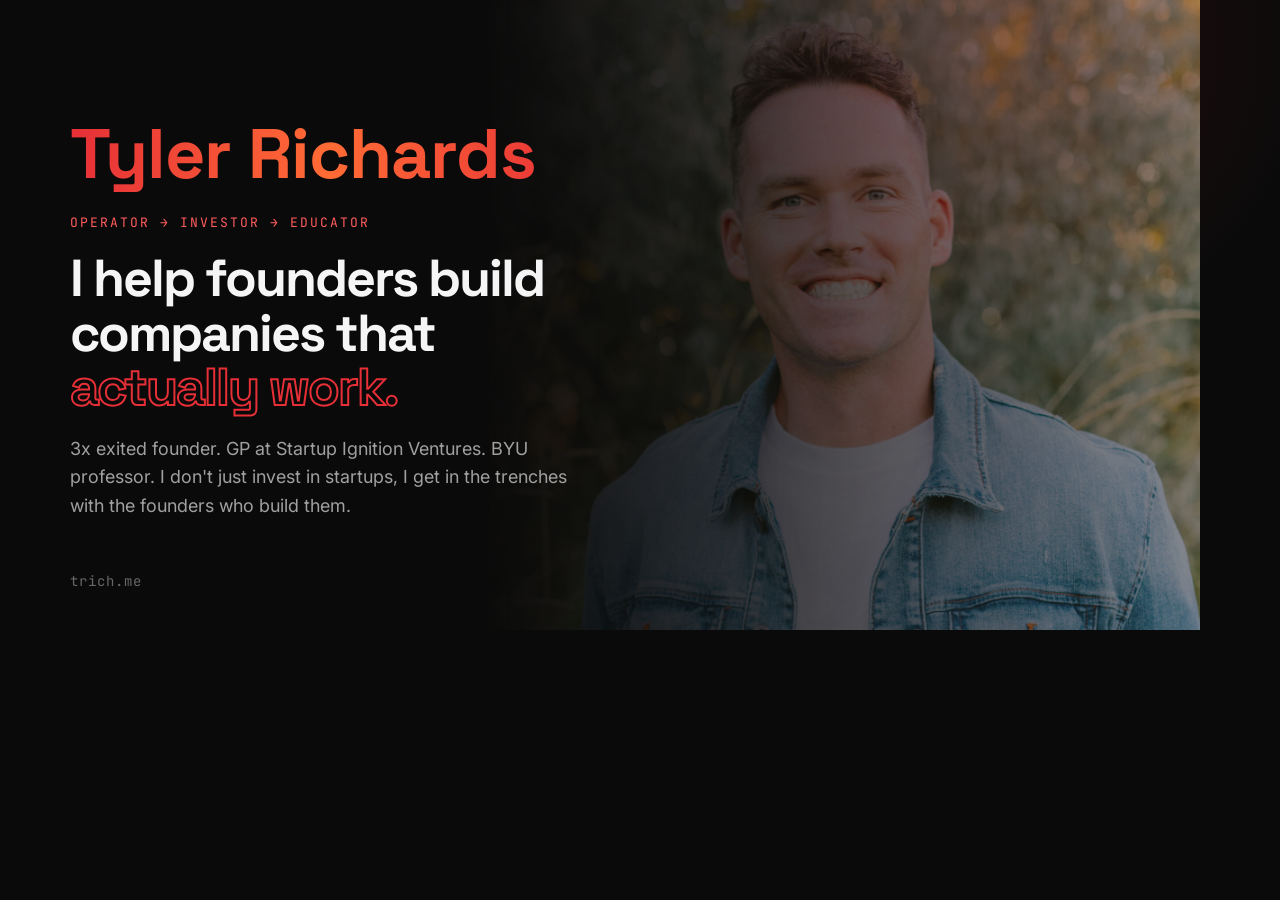
==== og-card.html @ 4ddbc4f3 "Ship the live site: press section, blue palette, Advercase headings Commits the production homepage " ====
<!DOCTYPE html>
<html>
<head>
  <meta charset="UTF-8">
  <link rel="preconnect" href="https://fonts.googleapis.com">
  <link rel="preconnect" href="https://fonts.gstatic.com" crossorigin>
  <link href="https://fonts.googleapis.com/css2?family=Inter:wght@400;500;600;700&family=JetBrains+Mono:wght@400;500;600&family=Space+Grotesk:wght@500;600;700;800&display=swap" rel="stylesheet">
  <style>
    * { margin: 0; padding: 0; box-sizing: border-box; }
    body {
      width: 1200px;
      height: 630px;
      background: #0a0a0a;
      font-family: 'Inter', system-ui, sans-serif;
      color: #f5f5f5;
      display: flex;
      align-items: center;
      position: relative;
      overflow: hidden;
    }

    /* Profile image on right */
    .bg-image {
      position: absolute;
      top: 0;
      right: 0;
      bottom: 0;
      width: 60%;
      background: url('img/tyler-headshot.jpg') center center / cover no-repeat;
      opacity: 0.8;
      -webkit-mask-image: linear-gradient(to left, rgba(0,0,0,0.8) 0%, transparent 100%);
      mask-image: linear-gradient(to left, rgba(0,0,0,0.8) 0%, transparent 100%);
    }

    /* Red glow */
    .glow {
      position: absolute;
      top: -40%;
      right: -10%;
      width: 600px;
      height: 600px;
      background: radial-gradient(circle, rgba(230,47,55,0.3) 0%, transparent 70%);
      opacity: 0.4;
      pointer-events: none;
    }

    .content {
      position: relative;
      padding: 60px 70px;
      max-width: 750px;
    }

    .name {
      font-family: 'Space Grotesk', system-ui, sans-serif;
      font-size: 70px;
      font-weight: 800;
      letter-spacing: -1px;
      margin-bottom: 16px;
      background: linear-gradient(90deg, #E62F37, #ff6b35, #E62F37);
      -webkit-background-clip: text;
      -webkit-text-fill-color: transparent;
      background-clip: text;
    }

    .eyebrow {
      font-family: 'JetBrains Mono', monospace;
      font-size: 13px;
      color: #ff5c5c;
      letter-spacing: 2px;
      text-transform: uppercase;
      margin-bottom: 20px;
    }

    h1 {
      font-family: 'Space Grotesk', system-ui, sans-serif;
      font-size: 52px;
      font-weight: 800;
      line-height: 1.05;
      letter-spacing: -2px;
      margin-bottom: 20px;
    }

    .gradient-text {
      -webkit-text-fill-color: transparent;
      -webkit-text-stroke: 2px #E62F37;
    }

    .subtitle {
      font-size: 18px;
      color: #a0a0a0;
      line-height: 1.6;
      max-width: 520px;
    }

    .url {
      position: absolute;
      bottom: 40px;
      left: 70px;
      font-family: 'JetBrains Mono', monospace;
      font-size: 14px;
      color: #666;
      letter-spacing: 1px;
    }
  </style>
</head>
<body>
  <div class="bg-image"></div>
  <div class="glow"></div>
  <div class="content">
    <div class="name">Tyler Richards</div>
    <div class="eyebrow">Operator &rarr; Investor &rarr; Educator</div>
    <h1>I help founders build<br>companies that<br><span class="gradient-text">actually work.</span></h1>
    <p class="subtitle">3x exited founder. GP at Startup Ignition Ventures. BYU professor. I don't just invest in startups, I get in the trenches with the founders who build them.</p>
  </div>
  <div class="url">trich.me</div>
</body>
</html>
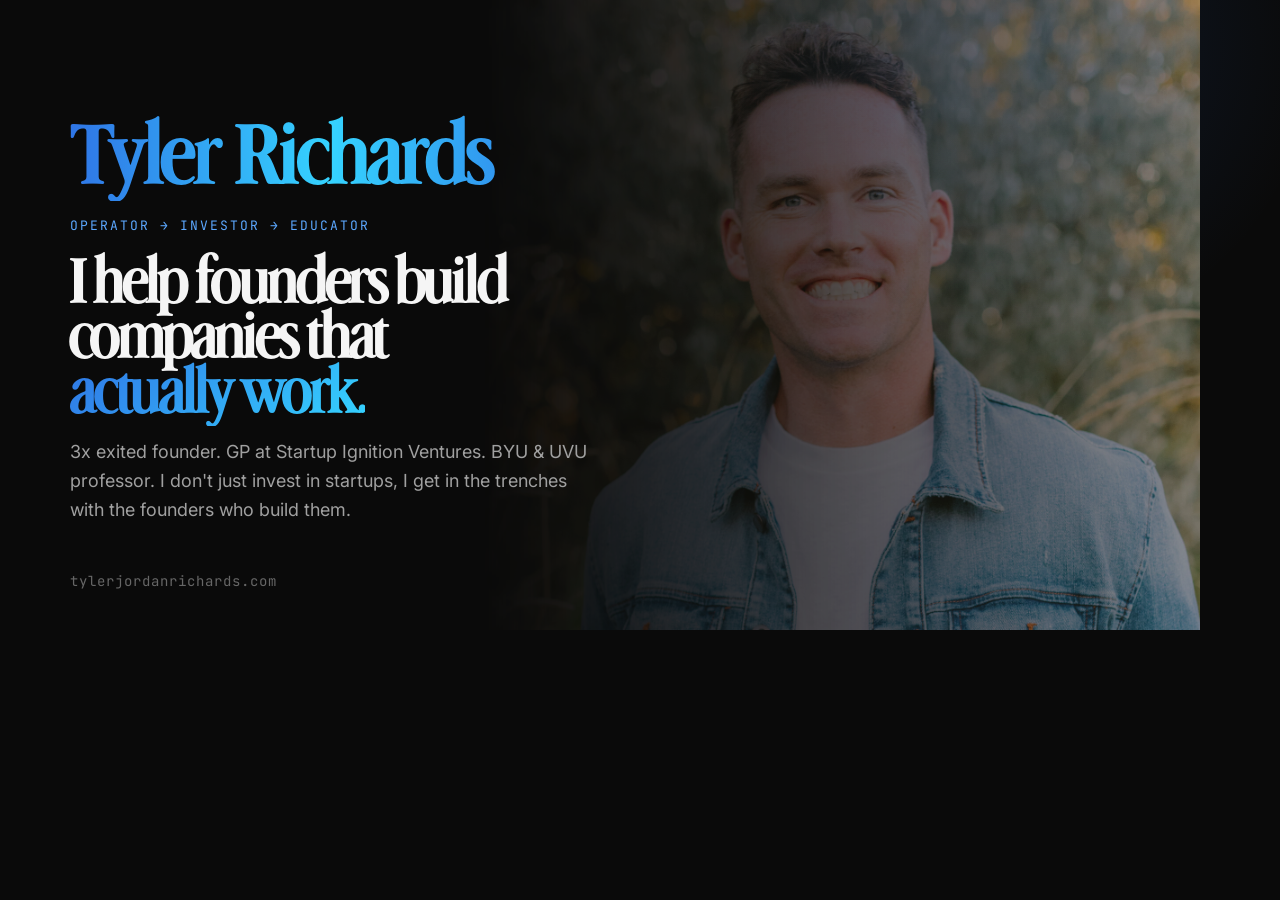
==== commit e911eae1: "Fix Open Graph: own domain, real 1200x630 card, canonical The og:image and og:url still pointed at t" ====
--- a/og-card.html
+++ b/og-card.html
@@ -4,8 +4,18 @@
   <meta charset="UTF-8">
   <link rel="preconnect" href="https://fonts.googleapis.com">
   <link rel="preconnect" href="https://fonts.gstatic.com" crossorigin>
-  <link href="https://fonts.googleapis.com/css2?family=Inter:wght@400;500;600;700&family=JetBrains+Mono:wght@400;500;600&family=Space+Grotesk:wght@500;600;700;800&display=swap" rel="stylesheet">
+  <link href="https://fonts.googleapis.com/css2?family=Inter:wght@400;500;600;700&family=JetBrains+Mono:wght@400;500;600&display=swap" rel="stylesheet">
   <style>
+    @font-face {
+      font-family: 'Advercase';
+      src: url('fonts/advercase-regular.woff2') format('woff2');
+      font-weight: 400 500; font-style: normal;
+    }
+    @font-face {
+      font-family: 'Advercase';
+      src: url('fonts/advercase-bold.woff2') format('woff2');
+      font-weight: 600 800; font-style: normal;
+    }
     * { margin: 0; padding: 0; box-sizing: border-box; }
     body {
       width: 1200px;
@@ -32,14 +42,14 @@
       mask-image: linear-gradient(to left, rgba(0,0,0,0.8) 0%, transparent 100%);
     }
 
-    /* Red glow */
+    /* Accent glow */
     .glow {
       position: absolute;
       top: -40%;
       right: -10%;
       width: 600px;
       height: 600px;
-      background: radial-gradient(circle, rgba(230,47,55,0.3) 0%, transparent 70%);
+      background: radial-gradient(circle, rgba(47,117,230,0.35) 0%, transparent 70%);
       opacity: 0.4;
       pointer-events: none;
     }
@@ -51,12 +61,12 @@
     }
 
     .name {
-      font-family: 'Space Grotesk', system-ui, sans-serif;
+      font-family: 'Advercase', 'Space Grotesk', system-ui, sans-serif;
       font-size: 70px;
       font-weight: 800;
       letter-spacing: -1px;
       margin-bottom: 16px;
-      background: linear-gradient(90deg, #E62F37, #ff6b35, #E62F37);
+      background: linear-gradient(90deg, #2F75E6, #35D3FF, #2F75E6);
       -webkit-background-clip: text;
       -webkit-text-fill-color: transparent;
       background-clip: text;
@@ -65,14 +75,14 @@
     .eyebrow {
       font-family: 'JetBrains Mono', monospace;
       font-size: 13px;
-      color: #ff5c5c;
+      color: #5CA8FF;
       letter-spacing: 2px;
       text-transform: uppercase;
       margin-bottom: 20px;
     }
 
     h1 {
-      font-family: 'Space Grotesk', system-ui, sans-serif;
+      font-family: 'Advercase', 'Space Grotesk', system-ui, sans-serif;
       font-size: 52px;
       font-weight: 800;
       line-height: 1.05;
@@ -81,8 +91,10 @@
     }
 
     .gradient-text {
+      background: linear-gradient(135deg, #2F75E6, #35D3FF);
+      -webkit-background-clip: text;
       -webkit-text-fill-color: transparent;
-      -webkit-text-stroke: 2px #E62F37;
+      background-clip: text;
     }
 
     .subtitle {
@@ -110,8 +122,8 @@
     <div class="name">Tyler Richards</div>
     <div class="eyebrow">Operator &rarr; Investor &rarr; Educator</div>
     <h1>I help founders build<br>companies that<br><span class="gradient-text">actually work.</span></h1>
-    <p class="subtitle">3x exited founder. GP at Startup Ignition Ventures. BYU professor. I don't just invest in startups, I get in the trenches with the founders who build them.</p>
+    <p class="subtitle">3x exited founder. GP at Startup Ignition Ventures. BYU &amp; UVU professor. I don't just invest in startups, I get in the trenches with the founders who build them.</p>
   </div>
-  <div class="url">trich.me</div>
+  <div class="url">tylerjordanrichards.com</div>
 </body>
 </html>
